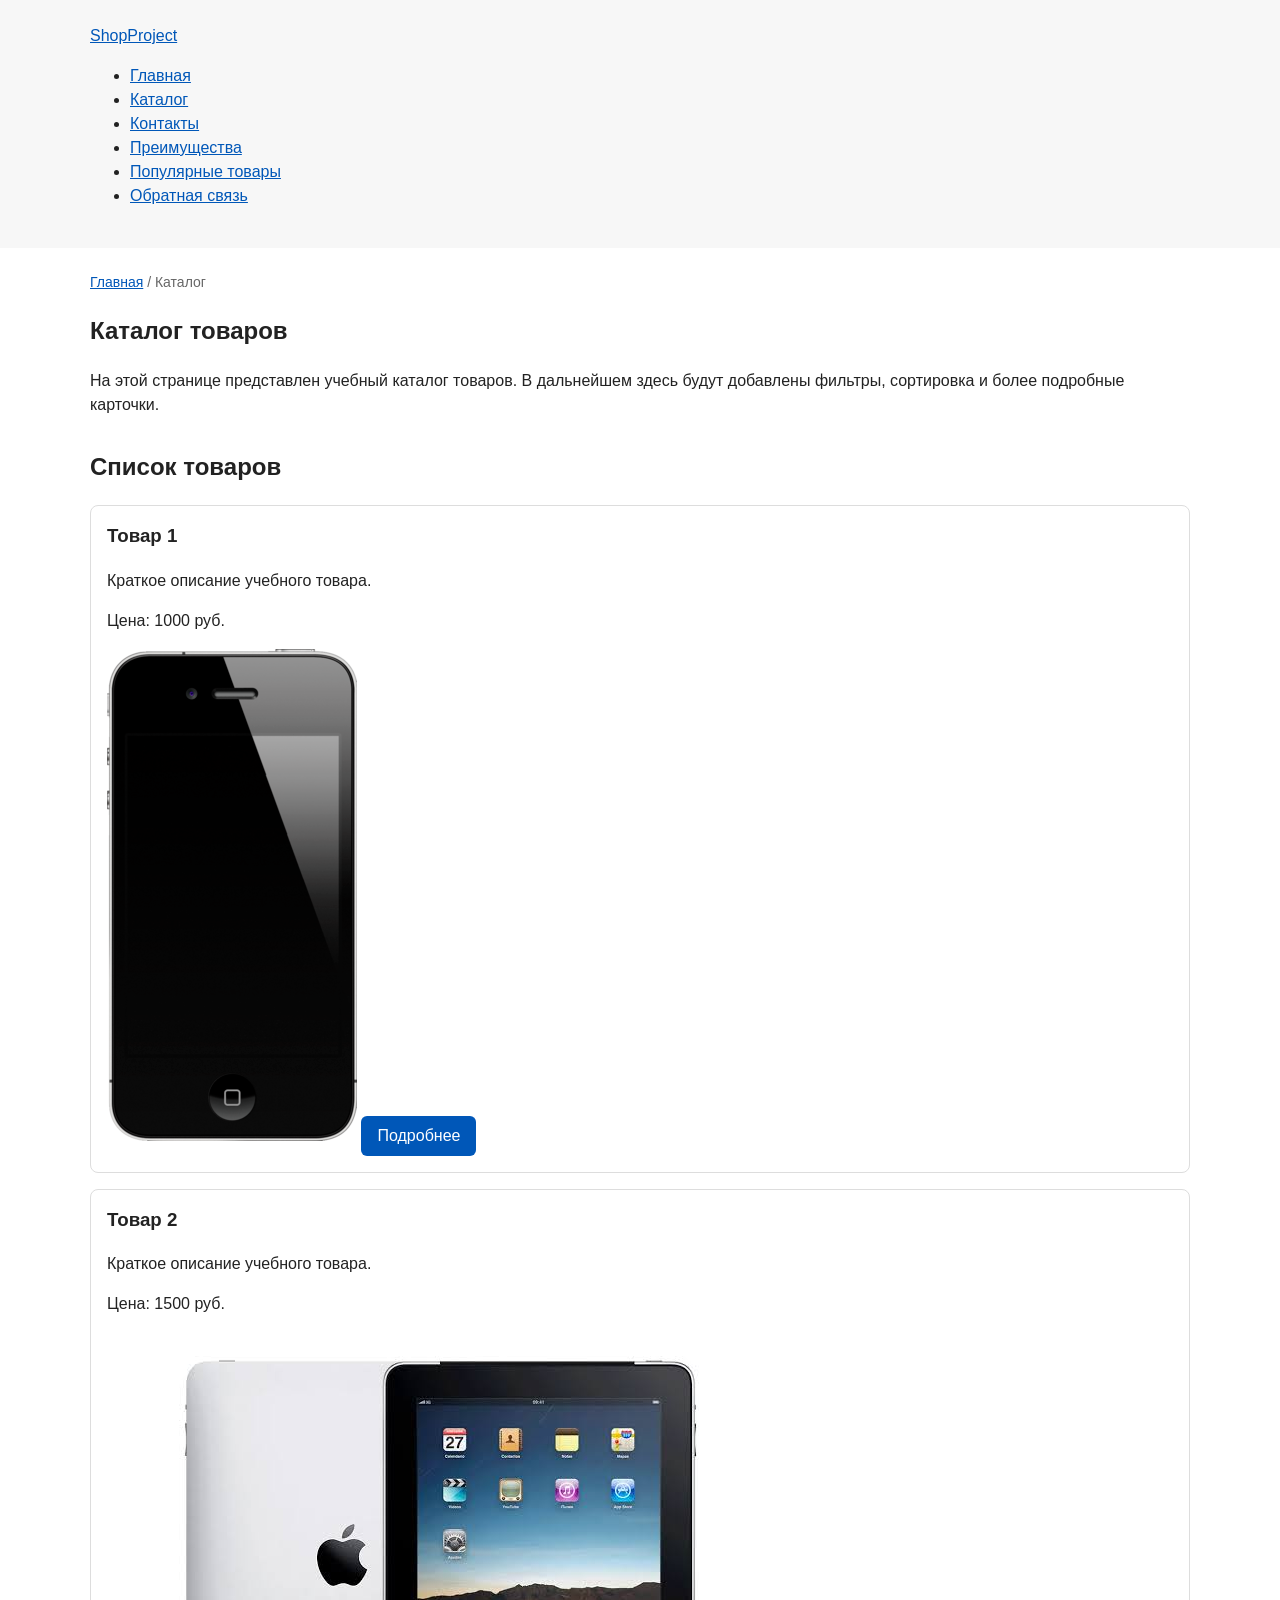
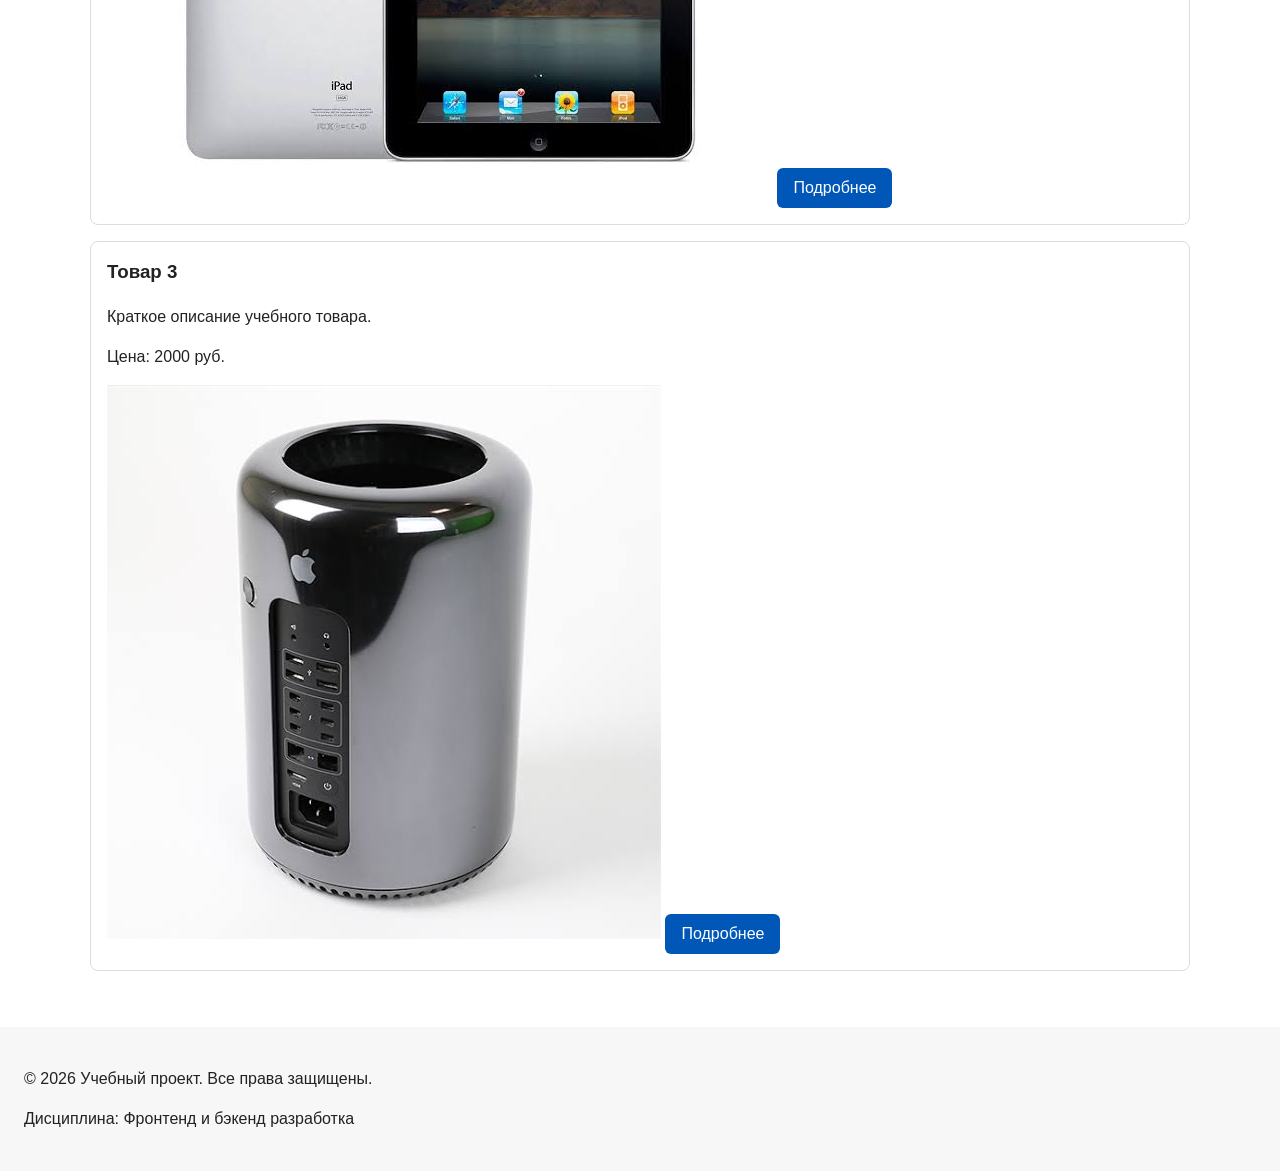
==== catalog.html @ 90397aab "feat: add multi-page structure navigation and anchors" ====
<!DOCTYPE html>
<html lang="ru">
<head>
  <meta charset="UTF-8">
  <meta name="viewport" content="width=device-width, initial-scale=1.0">
  <meta name="description" content="Каталог товаров учебного интернет-магазина.">
  <title>Каталог товаров — Учебный интернет-магазин</title>
  <link rel="stylesheet" href="css/style.css">
</head>
<body>
  <header>
    <div class="site-header">
      <a class="site-logo" href="index.html">ShopProject</a>

      <nav class="site-nav" aria-label="Основная навигация">
        <ul class="site-nav__list">
          <li><a href="index.html">Главная</a></li>
          <li><a href="catalog.html">Каталог</a></li>
          <li><a href="contacts.html">Контакты</a></li>
          <li><a href="index.html#advantages">Преимущества</a></li>
          <li><a href="index.html#popular">Популярные товары</a></li>
          <li><a href="index.html#contacts">Обратная связь</a></li>
        </ul>
      </nav>
    </div>
  </header>

  <main>
    <nav class="breadcrumbs" aria-label="Хлебные крошки">
      <a href="index.html">Главная</a>
      <span>Каталог</span>
    </nav>

    <section class="section">
      <h1>Каталог товаров</h1>
      <p>
        На этой странице представлен учебный каталог товаров.
        В дальнейшем здесь будут добавлены фильтры, сортировка и более
        подробные карточки.
      </p>
    </section>

    <section class="section">
      <h2>Список товаров</h2>

      <article class="product-card">
        <h3>Товар 1</h3>
        <p>Краткое описание учебного товара.</p>
        <p>Цена: 1000 руб.</p>
        <img src="images/IPhone_4_Mock_No_Shadow_PSD.png">
        <a class="button" href="index.html#popular">Подробнее</a>
      </article>

      <article class="product-card">
        <h3>Товар 2</h3>
        <p>Краткое описание учебного товара.</p>
        <p>Цена: 1500 руб.</p>
        <img src="images/images2.jpeg">
        <a class="button" href="index.html#popular">Подробнее</a>
      </article>

      <article class="product-card">
        <h3>Товар 3</h3>
        <p>Краткое описание учебного товара.</p>
        <p>Цена: 2000 руб.</p>
        <img src="images/images.jpeg">
        <a class="button" href="index.html#popular">Подробнее</a>
      </article>
    </section>
  </main>

  <footer>
    <p>&copy; 2026 Учебный проект. Все права защищены.</p>
    <p>Дисциплина: Фронтенд и бэкенд разработка</p>
  </footer>
</body>
</html>
---- css/style.css ----
/* ===============================
   1. Переменные проекта
   =============================== */
:root {
  /* Основные цвета проекта */
  --color-bg: #ffffff;
  --color-text: #222222;
  --color-muted: #666666;
  --color-primary: #0057b8;
  --color-primary-dark: #003f86;
  --color-border: #dddddd;
  --color-surface: #f7f7f7;
  --color-surface-accent: #eef5ff;
  --color-danger: #b00020;
  --color-success: #168a2f;
  --color-success-bg: #eefaf0;
  --color-white: #ffffff;

  /* Отступы */
  --space-xs: 4px;
  --space-sm: 8px;
  --space-md: 16px;
  --space-lg: 24px;
  --space-xl: 32px;

  /* Скругления */
  --radius-sm: 6px;
  --radius-md: 8px;
  --radius-lg: 12px;

  /* Размеры */
  --container-width: 1100px;
}

/* ===============================
   2. Базовые стили
   =============================== */
* {
  box-sizing: border-box;
}

body {
  margin: 0;
  font-family: Arial, sans-serif;
  line-height: 1.5;
  color: var(--color-text);
  background-color: var(--color-bg);
}
header,
main,
footer {
  padding: var(--space-lg);
}

header {
  background-color: var(--color-surface);
}

footer {
  background-color: var(--color-surface);
}

.site-header {
  max-width: var(--container-width); 
  margin: 0 auto;
}

/* ===============================
   3. Общие элементы интерфейса
   =============================== */
a {
  color: var(--color-primary);
}

a:hover {
  color: var(--color-primary-dark);
}

a:focus-visible {
  outline: 2px solid var(--color-primary);
  outline-offset: 3px;
}
.button {
  display: inline-block;
  padding: var(--space-sm) var(--space-md);
  color: var(--color-white);
  background-color: var(--color-primary);
  text-decoration: none;
  border: none;
  border-radius: var(--radius-sm);
  cursor: pointer;
}

.button:hover {
  background-color: var(--color-primary-dark);
}

.button:focus-visible {
  outline: 2px solid var(--color-primary);
  outline-offset: 3px;
}

.button:disabled {
  opacity: 0.6;
  cursor: not-allowed;
}

/* ===============================
   4. Компоненты страницы
   =============================== */
.hero {
  max-width: var(--container-width);
  margin: 0 auto var(--space-xl);
  padding: var(--space-xl) var(--space-lg);
  background-color: var(--color-surface-accent);
  border-radius: var(--radius-lg);
}

.section {
  max-width: var(--container-width);
  margin: 0 auto var(--space-xl);
}

.section h2 {
  margin-top: 0;
}
.product-card {
  margin-bottom: var(--space-md);
  padding: var(--space-md);
  border: 1px solid var(--color-border);
  border-radius: var(--radius-md);
  background-color: var(--color-bg);
}

.product-card:hover {
  border-color: var(--color-primary);
}

.product-card h3 {
  margin-top: 0;
}
.aside-info {
  max-width: var(--container-width);
  margin: 0 auto var(--space-xl);
  padding: var(--space-md);
  border-left: 4px solid var(--color-primary);
  background-color: var(--color-surface);
}

/* ===============================
   5. Форма и модальное окно
   =============================== */
.order-dialog {
  width: min(100% - 32px, 560px);
  padding: var(--space-lg);
  border: none;
  border-radius: var(--radius-lg);
}

.order-dialog::backdrop {
  background-color: rgba(0, 0, 0, 0.5);
}

.form-field {
  margin-bottom: var(--space-md);
}

.form-field label {
  display: block;
  margin-bottom: var(--space-xs);
}

.form-field input,
.form-field select,
.form-field textarea {
  width: 100%;
  padding: 10px 12px;
  border: 1px solid var(--color-border);
  border-radius: var(--radius-sm);
  font: inherit;
}

.form-field input[type="checkbox"] {
  width: auto;
}

.form-field small {
  display: block;
  margin-top: var(--space-xs);
  color: var(--color-muted);
}
.form-field input:hover,
.form-field select:hover,
.form-field textarea:hover {
  border-color: var(--color-primary);
}

.form-field input:focus-visible,
.form-field select:focus-visible,
.form-field textarea:focus-visible,
.form-actions button:focus-visible {
  outline: 2px solid var(--color-primary);
  outline-offset: 3px;
}

[aria-invalid="true"] {
  border-color: var(--color-danger);
}
.success-message {
  max-width: var(--container-width);
  margin: var(--space-lg) auto;
  padding: var(--space-md);
  border-left: 4px solid var(--color-success);
  background-color: var(--color-success-bg);
}
/* ===============================
   6. Горизонтальная сетка (Контрольная работа 1)
   =============================== */
/* .site-header {
  display: flex;
  align-items: center;
  justify-content: space-between;
  flex-wrap: wrap;
  gap: var(--space-md);
}

.site-logo {
  font-size: 24px;
  font-weight: bold;
  text-decoration: none;
}

.site-nav__list {
  display: flex;
  flex-wrap: wrap;
  gap: var(--space-lg);
  margin: 0;
  padding: 0;
  list-style: none;
}

.advantages-list {
  display: grid;
  grid-template-columns: repeat(auto-fit, minmax(220px, 1fr));
  gap: var(--space-md);
  margin: 0;
  padding: 0;
  list-style: none;
}

.advantages-list li {
  padding: var(--space-md);
  border: 1px solid var(--color-border);
  border-radius: var(--radius-md);
  background-color: var(--color-surface);
}

#popular {
  display: grid;
  grid-template-columns: repeat(auto-fit, minmax(260px, 1fr));
  gap: var(--space-lg);
}

#popular h2 {
  grid-column: 1 / -1; /
}

.product-card {
  display: flex;
  flex-direction: column;
  margin-bottom: 0; 
}

.product-card img {
  display: block;
  width: 100%;
  height: 200px;
  margin-bottom: var(--space-md);
  object-fit: cover;
  border-radius: var(--radius-sm);
}

.product-card__button {
  margin-top: auto;      
  align-self: flex-start;
}

footer {
  display: flex;
  flex-wrap: wrap;
  justify-content: space-between;
  gap: var(--space-sm) var(--space-lg);
}

footer p {
  margin: 0;
}
.form-actions {
  display: flex;
  justify-content: flex-end;
  gap: var(--space-sm);
}
header {
  position: sticky;
  top: 0;
} */
 .breadcrumbs {
  max-width: var(--container-width);
  margin: 0 auto var(--space-md);
  font-size: 14px;
  color: var(--color-muted);
}

.breadcrumbs a {
  color: var(--color-primary);
}

.breadcrumbs span::before {
  content: " / ";
  color: var(--color-muted);
}
html {
  scroll-behavior: smooth;
}
:target {
  outline: 2px dashed var(--color-primary);
  outline-offset: 4px;
}
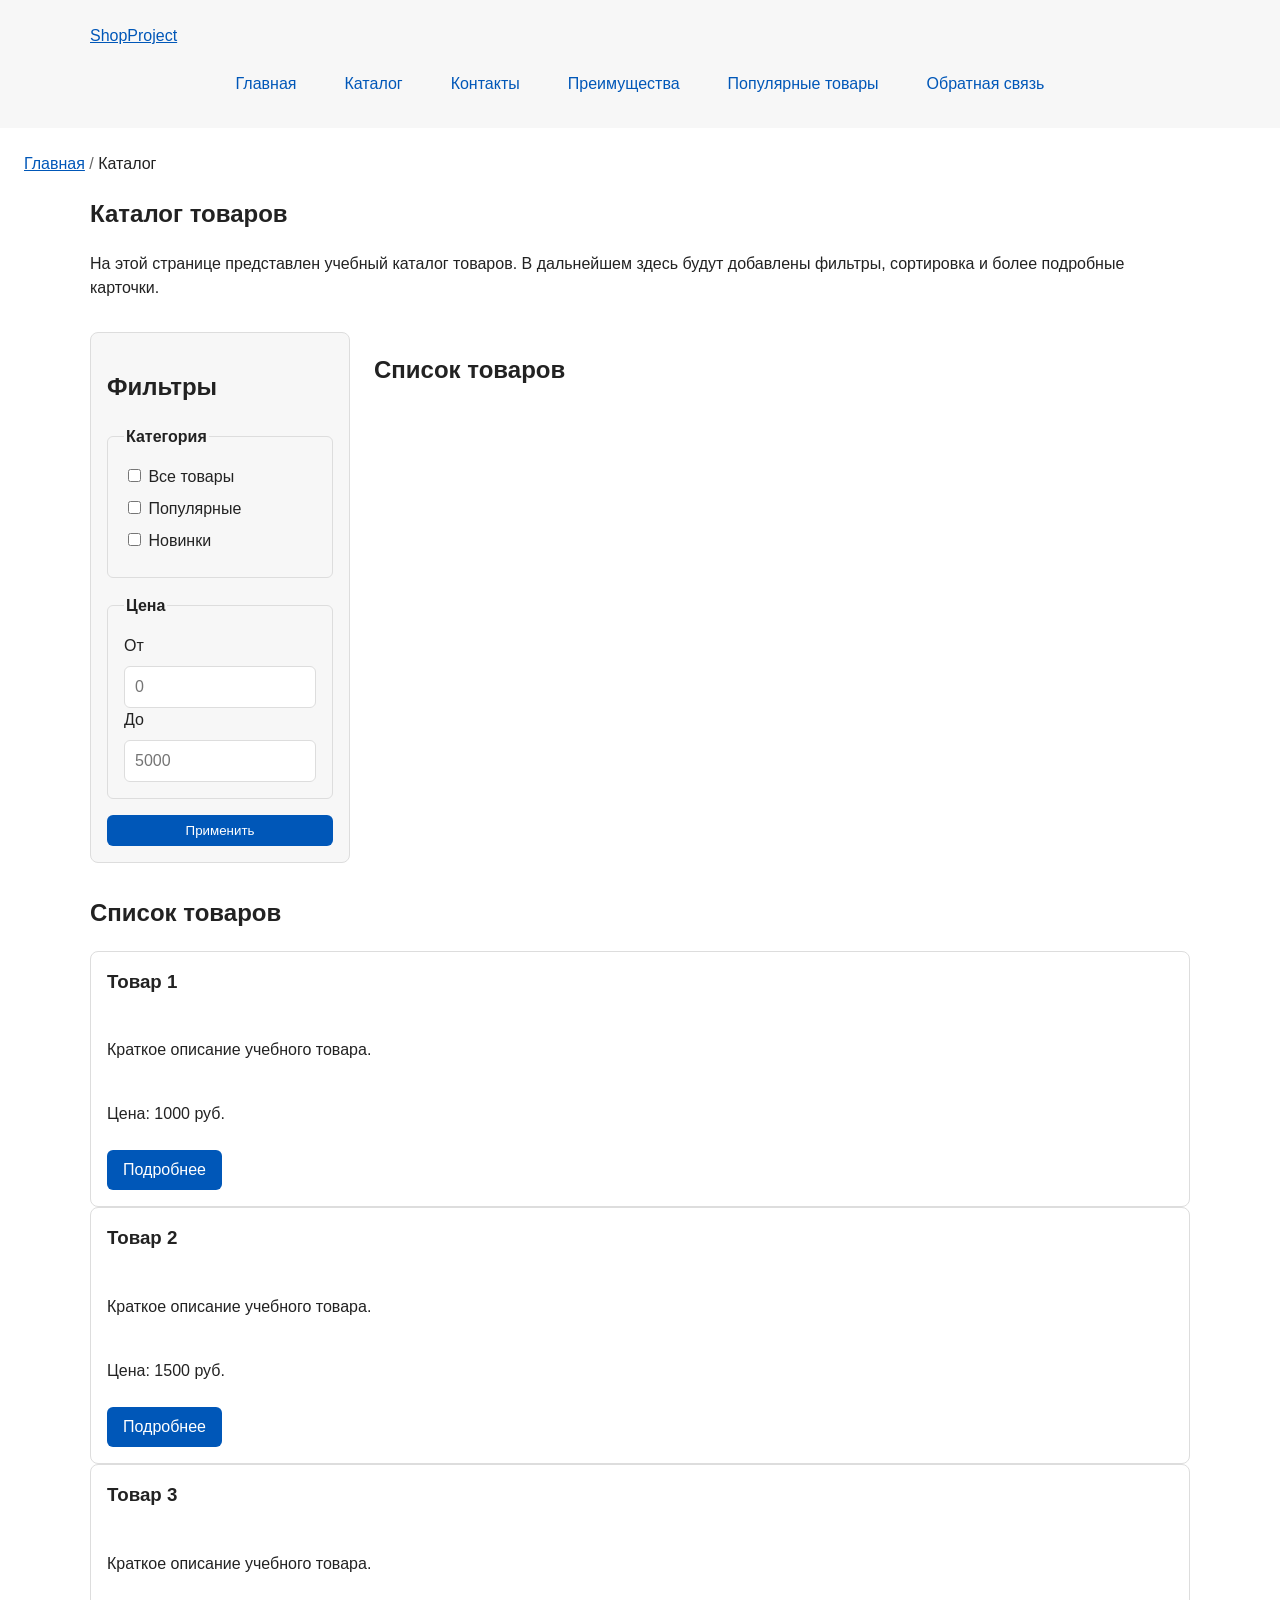
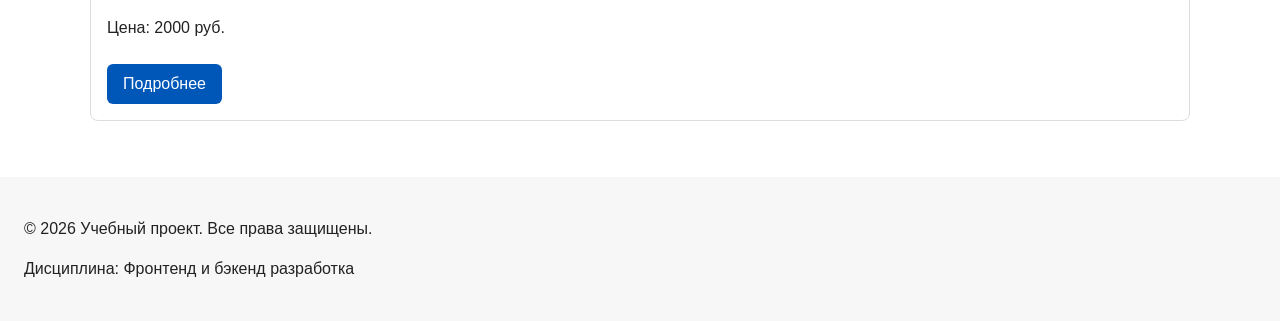
==== commit 831a0c03: "feat: add flex navigation and grid catalog layout" ====
--- a/catalog.html
+++ b/catalog.html
@@ -40,6 +40,54 @@
       </p>
     </section>
 
+   <section class="catalog-layout">
+      <aside class="catalog-filters">
+         <h2>Фильтры</h2>
+
+         <form class="filters-form" action="#" method="get">
+            <fieldset>
+            <legend>Категория</legend>
+
+            <label>
+               <input type="checkbox" name="category" value="all">
+               Все товары
+            </label>
+
+            <label>
+               <input type="checkbox" name="category" value="popular">
+               Популярные
+            </label>
+
+            <label>
+               <input type="checkbox" name="category" value="new">
+               Новинки
+            </label>
+            </fieldset>
+
+            <fieldset>
+            <legend>Цена</legend>
+
+            <label for="price-from">От</label>
+            <input id="price-from" name="price-from" type="number" min="0" placeholder="0">
+
+            <label for="price-to">До</label>
+            <input id="price-to" name="price-to" type="number" min="0" placeholder="5000">
+            </fieldset>
+
+            <button class="button" type="submit">Применить</button>
+         </form>
+      </aside>
+
+      <section class="catalog-products">
+         <h2>Список товаров</h2>
+
+         <div class="products-grid">
+            <!-- Карточки товаров -->
+         </div>
+      </section>
+   </section>
+
+
     <section class="section">
       <h2>Список товаров</h2>
 
@@ -47,7 +95,6 @@
         <h3>Товар 1</h3>
         <p>Краткое описание учебного товара.</p>
         <p>Цена: 1000 руб.</p>
-        <img src="images/IPhone_4_Mock_No_Shadow_PSD.png">
         <a class="button" href="index.html#popular">Подробнее</a>
       </article>
 
@@ -55,7 +102,6 @@
         <h3>Товар 2</h3>
         <p>Краткое описание учебного товара.</p>
         <p>Цена: 1500 руб.</p>
-        <img src="images/images2.jpeg">
         <a class="button" href="index.html#popular">Подробнее</a>
       </article>
 
@@ -63,7 +109,6 @@
         <h3>Товар 3</h3>
         <p>Краткое описание учебного товара.</p>
         <p>Цена: 2000 руб.</p>
-        <img src="images/images.jpeg">
         <a class="button" href="index.html#popular">Подробнее</a>
       </article>
     </section>
--- a/css/style.css
+++ b/css/style.css
@@ -213,116 +213,113 @@
   border-left: 4px solid var(--color-success);
   background-color: var(--color-success-bg);
 }
-/* ===============================
-   6. Горизонтальная сетка (Контрольная работа 1)
-   =============================== */
-/* .site-header {
-  display: flex;
-  align-items: center;
-  justify-content: space-between;
-  flex-wrap: wrap;
-  gap: var(--space-md);
-}
-
-.site-logo {
-  font-size: 24px;
-  font-weight: bold;
-  text-decoration: none;
+
+.breadcrumbs a {
+  color: var(--color-primary);
+}
+
+.breadcrumbs span::before {
+  content: " / ";
+  color: var(--color-muted);
+}
+html {
+  scroll-behavior: smooth;
+}
+:target {
+  outline: 2px dashed var(--color-primary);
+  outline-offset: 4px;
 }
 
 .site-nav__list {
   display: flex;
   flex-wrap: wrap;
+  justify-content: center;
+  align-items: center;
+  gap: var(--space-md);
+  padding: 0;
+  margin: var(--space-md) 0 0;
+  list-style: none;
+}
+
+.site-nav__list a {
+  display: inline-block;
+  padding: var(--space-sm) var(--space-md);
+  color: var(--color-primary);
+  text-decoration: none;
+  border-radius: var(--radius-sm);
+}
+
+.site-nav__list a:hover {
+  color: var(--color-white);
+  background-color: var(--color-primary);
+}
+
+.products-grid {
+  display: grid;
+  grid-template-columns: repeat(3, 1fr);
   gap: var(--space-lg);
-  margin: 0;
-  padding: 0;
-  list-style: none;
-}
-
-.advantages-list {
-  display: grid;
-  grid-template-columns: repeat(auto-fit, minmax(220px, 1fr));
-  gap: var(--space-md);
-  margin: 0;
-  padding: 0;
-  list-style: none;
-}
-
-.advantages-list li {
-  padding: var(--space-md);
-  border: 1px solid var(--color-border);
-  border-radius: var(--radius-md);
-  background-color: var(--color-surface);
-}
-
-#popular {
-  display: grid;
-  grid-template-columns: repeat(auto-fit, minmax(260px, 1fr));
-  gap: var(--space-lg);
-}
-
-#popular h2 {
-  grid-column: 1 / -1; /
 }
 
 .product-card {
   display: flex;
   flex-direction: column;
-  margin-bottom: 0; 
-}
-
-.product-card img {
+  gap: var(--space-sm);
+  margin-bottom: 0;
+  padding: var(--space-md);
+  border: 1px solid var(--color-border);
+  border-radius: var(--radius-md);
+  background-color: var(--color-bg);
+}
+
+.product-card .button {
+  margin-top: auto;
+  align-self: flex-start;
+}
+.catalog-layout {
+  max-width: var(--container-width);
+  margin: 0 auto var(--space-xl);
+  display: grid;
+  grid-template-columns: 260px 1fr;
+  grid-template-areas: "filters products";
+  gap: var(--space-lg);
+}
+
+.catalog-filters {
+  grid-area: filters;
+  padding: var(--space-md);
+  border: 1px solid var(--color-border);
+  border-radius: var(--radius-md);
+  background-color: var(--color-surface);
+}
+
+.catalog-products {
+  grid-area: products;
+}
+.filters-form {
+  display: grid;
+  gap: var(--space-md);
+}
+
+.filters-form fieldset {
+  margin: 0;
+  padding: var(--space-md);
+  border: 1px solid var(--color-border);
+  border-radius: var(--radius-sm);
+}
+
+.filters-form legend {
+  font-weight: 700;
+}
+
+.filters-form label {
   display: block;
+  margin-bottom: var(--space-sm);
+}
+
+.filters-form input[type="number"] {
   width: 100%;
-  height: 200px;
-  margin-bottom: var(--space-md);
-  object-fit: cover;
-  border-radius: var(--radius-sm);
-}
-
-.product-card__button {
-  margin-top: auto;      
-  align-self: flex-start;
-}
-
-footer {
-  display: flex;
-  flex-wrap: wrap;
-  justify-content: space-between;
-  gap: var(--space-sm) var(--space-lg);
-}
-
-footer p {
-  margin: 0;
-}
-.form-actions {
-  display: flex;
-  justify-content: flex-end;
-  gap: var(--space-sm);
-}
-header {
-  position: sticky;
-  top: 0;
-} */
- .breadcrumbs {
-  max-width: var(--container-width);
-  margin: 0 auto var(--space-md);
-  font-size: 14px;
-  color: var(--color-muted);
-}
-
-.breadcrumbs a {
-  color: var(--color-primary);
-}
-
-.breadcrumbs span::before {
-  content: " / ";
-  color: var(--color-muted);
-}
-html {
-  scroll-behavior: smooth;
-}
-:target {
-  outline: 2px dashed var(--color-primary);
-  outline-offset: 4px;
-}+  padding: 8px 10px;
+  border: 1px solid var(--color-border);
+  border-radius: var(--radius-sm);
+  font: inherit;
+}
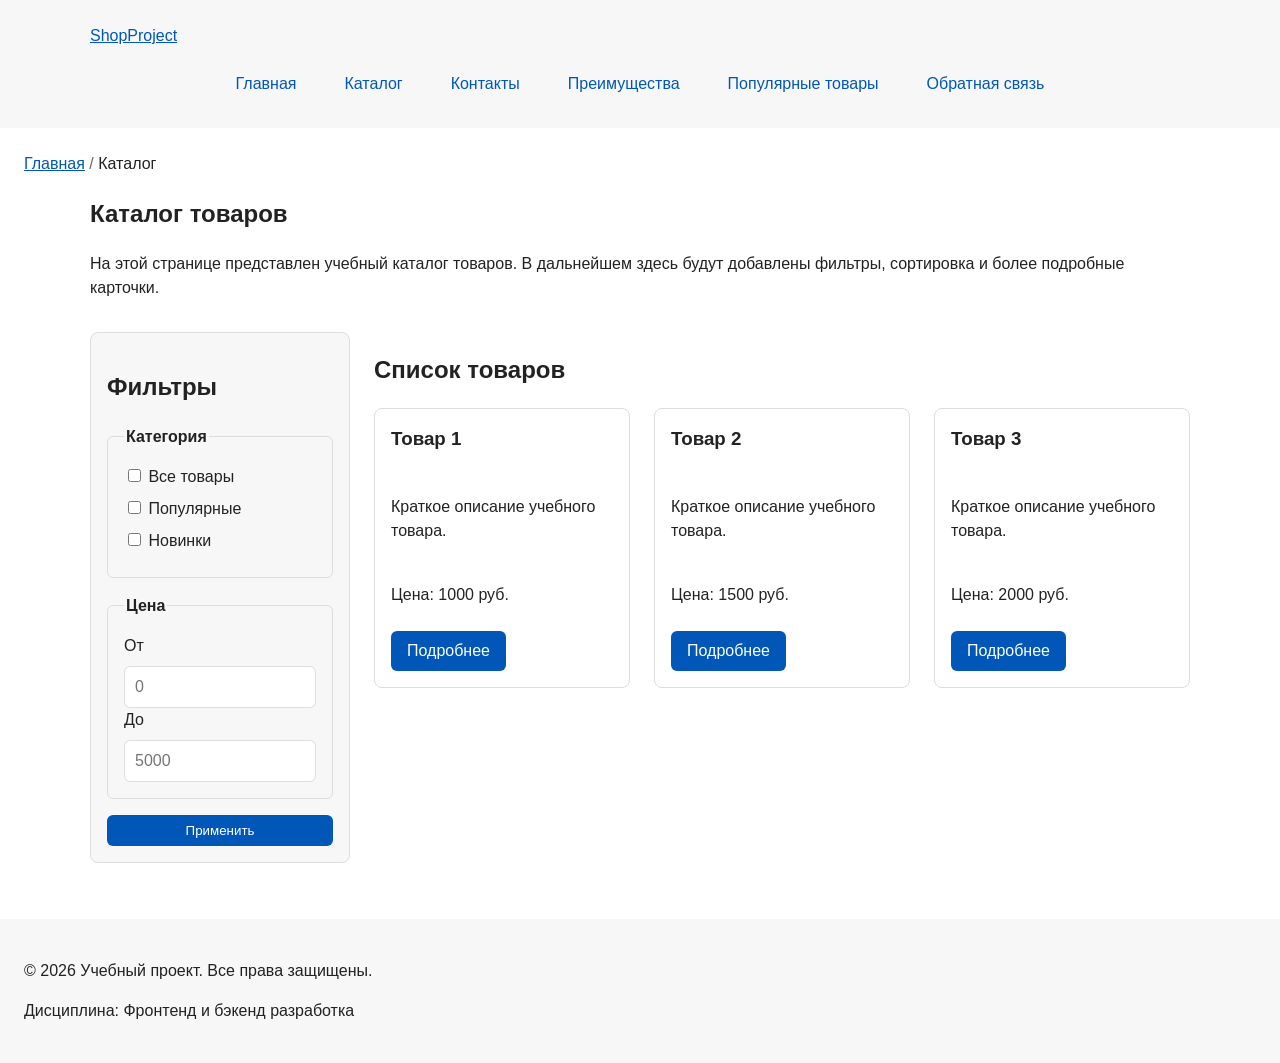
==== commit 6f4932c1: "Updated practice 5-6" ====
--- a/catalog.html
+++ b/catalog.html
@@ -40,31 +40,31 @@
       </p>
     </section>
 
-   <section class="catalog-layout">
+    <section class="catalog-layout">
       <aside class="catalog-filters">
-         <h2>Фильтры</h2>
+        <h2>Фильтры</h2>
 
-         <form class="filters-form" action="#" method="get">
-            <fieldset>
+        <form class="filters-form" action="#" method="get">
+          <fieldset>
             <legend>Категория</legend>
 
             <label>
-               <input type="checkbox" name="category" value="all">
-               Все товары
+              <input type="checkbox" name="category" value="all">
+              Все товары
             </label>
 
             <label>
-               <input type="checkbox" name="category" value="popular">
-               Популярные
+              <input type="checkbox" name="category" value="popular">
+              Популярные
             </label>
 
             <label>
-               <input type="checkbox" name="category" value="new">
-               Новинки
+              <input type="checkbox" name="category" value="new">
+              Новинки
             </label>
-            </fieldset>
+          </fieldset>
 
-            <fieldset>
+          <fieldset>
             <legend>Цена</legend>
 
             <label for="price-from">От</label>
@@ -72,45 +72,38 @@
 
             <label for="price-to">До</label>
             <input id="price-to" name="price-to" type="number" min="0" placeholder="5000">
-            </fieldset>
+          </fieldset>
 
-            <button class="button" type="submit">Применить</button>
-         </form>
+          <button class="button" type="submit">Применить</button>
+        </form>
       </aside>
 
       <section class="catalog-products">
-         <h2>Список товаров</h2>
+        <h2>Список товаров</h2>
 
-         <div class="products-grid">
-            <!-- Карточки товаров -->
-         </div>
+        <div class="products-grid">
+          <article class="product-card">
+            <h3>Товар 1</h3>
+            <p>Краткое описание учебного товара.</p>
+            <p>Цена: 1000 руб.</p>
+            <a class="button product-card__button" href="index.html#popular">Подробнее</a>
+          </article>
+
+          <article class="product-card">
+            <h3>Товар 2</h3>
+            <p>Краткое описание учебного товара.</p>
+            <p>Цена: 1500 руб.</p>
+            <a class="button product-card__button" href="index.html#popular">Подробнее</a>
+          </article>
+
+          <article class="product-card">
+            <h3>Товар 3</h3>
+            <p>Краткое описание учебного товара.</p>
+            <p>Цена: 2000 руб.</p>
+            <a class="button product-card__button" href="index.html#popular">Подробнее</a>
+          </article>
+        </div>
       </section>
-   </section>
-
-
-    <section class="section">
-      <h2>Список товаров</h2>
-
-      <article class="product-card">
-        <h3>Товар 1</h3>
-        <p>Краткое описание учебного товара.</p>
-        <p>Цена: 1000 руб.</p>
-        <a class="button" href="index.html#popular">Подробнее</a>
-      </article>
-
-      <article class="product-card">
-        <h3>Товар 2</h3>
-        <p>Краткое описание учебного товара.</p>
-        <p>Цена: 1500 руб.</p>
-        <a class="button" href="index.html#popular">Подробнее</a>
-      </article>
-
-      <article class="product-card">
-        <h3>Товар 3</h3>
-        <p>Краткое описание учебного товара.</p>
-        <p>Цена: 2000 руб.</p>
-        <a class="button" href="index.html#popular">Подробнее</a>
-      </article>
     </section>
   </main>
 
@@ -119,4 +112,4 @@
     <p>Дисциплина: Фронтенд и бэкенд разработка</p>
   </footer>
 </body>
-</html>
+</html>
--- a/css/style.css
+++ b/css/style.css
@@ -323,3 +323,19 @@
   border-radius: var(--radius-sm);
   font: inherit;
 }
+html {
+  scroll-behavior: smooth;
+}
+.btn-top {
+  position: fixed;
+  bottom: 20px;
+  right: 20px;
+  width: 40px;
+  height: 40px;
+  background-color: #333;
+  color: #fff;
+  display: flex;
+  align-items: center;
+  justify-content: center;
+
+}
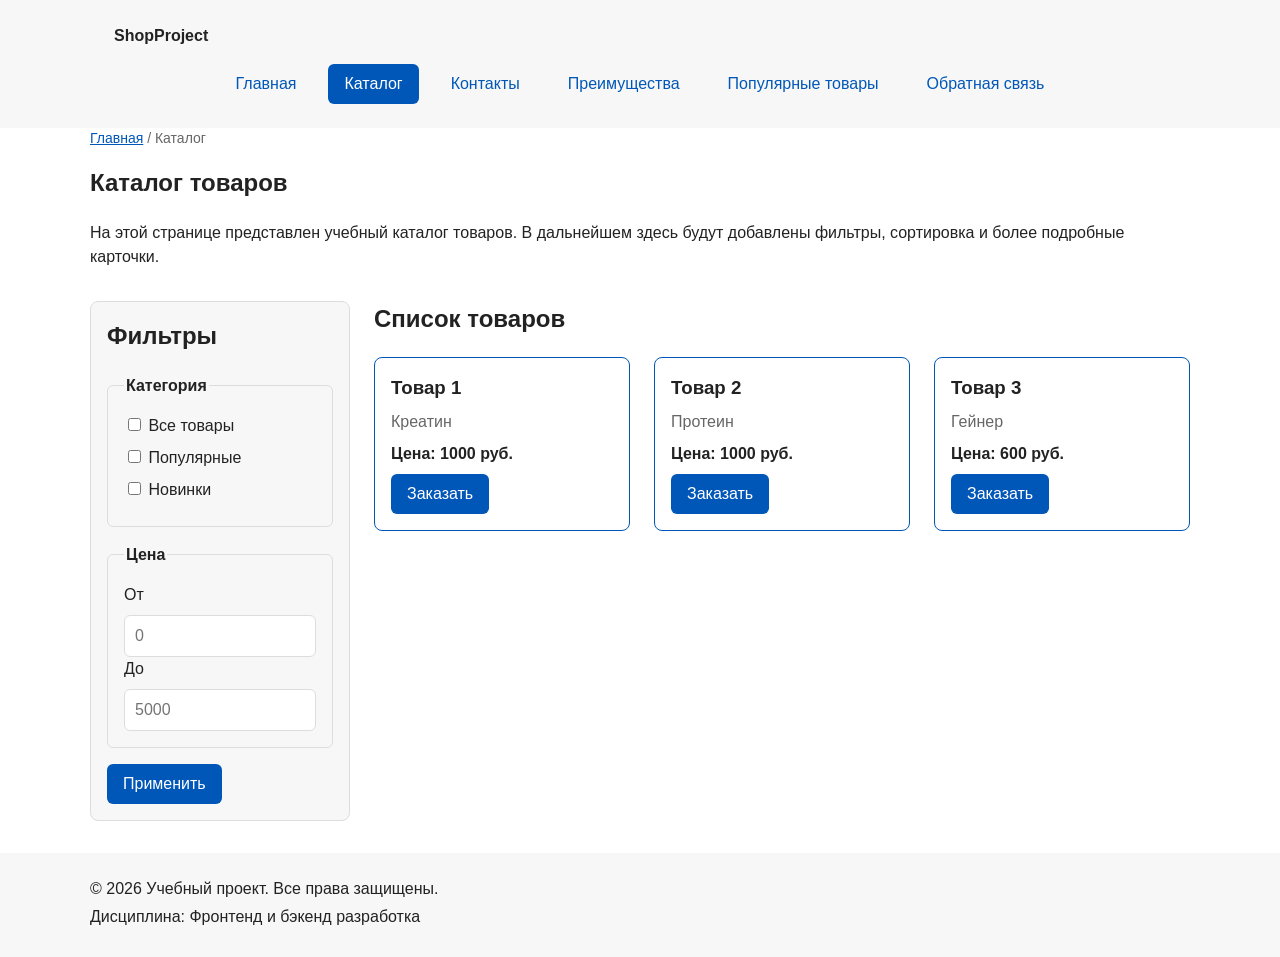
==== commit 377ba190: "refactor: apply BEM naming to CSS classes" ====
--- a/catalog.html
+++ b/catalog.html
@@ -8,18 +8,30 @@
   <link rel="stylesheet" href="css/style.css">
 </head>
 <body>
-  <header>
-    <div class="site-header">
-      <a class="site-logo" href="index.html">ShopProject</a>
+  <header class="site-header">
+    <div class="site-header__inner">
+      <a class="site-header__logo" href="index.html">ShopProject</a>
 
       <nav class="site-nav" aria-label="Основная навигация">
         <ul class="site-nav__list">
-          <li><a href="index.html">Главная</a></li>
-          <li><a href="catalog.html">Каталог</a></li>
-          <li><a href="contacts.html">Контакты</a></li>
-          <li><a href="index.html#advantages">Преимущества</a></li>
-          <li><a href="index.html#popular">Популярные товары</a></li>
-          <li><a href="index.html#contacts">Обратная связь</a></li>
+          <li class="site-nav__item">
+            <a class="site-nav__link" href="index.html">Главная</a>
+          </li>
+          <li class="site-nav__item">
+            <a class="site-nav__link site-nav__link--active" href="catalog.html">Каталог</a>
+          </li>
+          <li class="site-nav__item">
+            <a class="site-nav__link" href="contacts.html">Контакты</a>
+          </li>
+          <li class="site-nav__item">
+            <a class="site-nav__link" href="index.html#advantages">Преимущества</a>
+          </li>
+          <li class="site-nav__item">
+            <a class="site-nav__link" href="index.html#popular">Популярные товары</a>
+          </li>
+          <li class="site-nav__item">
+            <a class="site-nav__link" href="index.html#contacts">Обратная связь</a>
+          </li>
         </ul>
       </nav>
     </div>
@@ -27,13 +39,13 @@
 
   <main>
     <nav class="breadcrumbs" aria-label="Хлебные крошки">
-      <a href="index.html">Главная</a>
-      <span>Каталог</span>
+      <a class="breadcrumbs__link" href="index.html">Главная</a>
+      <span class="breadcrumbs__current">Каталог</span>
     </nav>
 
     <section class="section">
-      <h1>Каталог товаров</h1>
-      <p>
+      <h1 class="section__title">Каталог товаров</h1>
+      <p class="section__text">
         На этой странице представлен учебный каталог товаров.
         В дальнейшем здесь будут добавлены фильтры, сортировка и более
         подробные карточки.
@@ -42,74 +54,108 @@
 
     <section class="catalog-layout">
       <aside class="catalog-filters">
-        <h2>Фильтры</h2>
+        <h2 class="catalog-filters__title">Фильтры</h2>
 
         <form class="filters-form" action="#" method="get">
-          <fieldset>
-            <legend>Категория</legend>
+          <fieldset class="filters-form__group">
+            <legend class="filters-form__legend">Категория</legend>
 
-            <label>
-              <input type="checkbox" name="category" value="all">
+            <label class="filters-form__label">
+              <input class="filters-form__checkbox" type="checkbox" name="category" value="all">
               Все товары
             </label>
 
-            <label>
-              <input type="checkbox" name="category" value="popular">
+            <label class="filters-form__label">
+              <input class="filters-form__checkbox" type="checkbox" name="category" value="popular">
               Популярные
             </label>
 
-            <label>
-              <input type="checkbox" name="category" value="new">
+            <label class="filters-form__label">
+              <input class="filters-form__checkbox" type="checkbox" name="category" value="new">
               Новинки
             </label>
           </fieldset>
 
-          <fieldset>
-            <legend>Цена</legend>
+          <fieldset class="filters-form__group">
+            <legend class="filters-form__legend">Цена</legend>
 
-            <label for="price-from">От</label>
-            <input id="price-from" name="price-from" type="number" min="0" placeholder="0">
+            <label class="filters-form__label" for="price-from">От</label>
+            <input
+              class="filters-form__input"
+              id="price-from"
+              name="price-from"
+              type="number"
+              min="0"
+              placeholder="0"
+            >
 
-            <label for="price-to">До</label>
-            <input id="price-to" name="price-to" type="number" min="0" placeholder="5000">
+            <label class="filters-form__label" for="price-to">До</label>
+            <input
+              class="filters-form__input"
+              id="price-to"
+              name="price-to"
+              type="number"
+              min="0"
+              placeholder="5000"
+            >
           </fieldset>
 
-          <button class="button" type="submit">Применить</button>
+          <button class="button button--primary filters-form__button" type="submit">
+            Применить
+          </button>
         </form>
       </aside>
 
       <section class="catalog-products">
-        <h2>Список товаров</h2>
+        <h2 class="catalog-products__title">Список товаров</h2>
 
         <div class="products-grid">
-          <article class="product-card">
-            <h3>Товар 1</h3>
-            <p>Краткое описание учебного товара.</p>
-            <p>Цена: 1000 руб.</p>
-            <a class="button product-card__button" href="index.html#popular">Подробнее</a>
+          <article class="product-card product-card--featured">
+            <h3 class="product-card__title">Товар 1</h3>
+            <p class="product-card__description">Креатин</p>
+            <p class="product-card__price">Цена: 1000 руб.</p>
+            <button
+              class="button button--primary product-card__button"
+              type="button"
+              data-product="Товар 1"
+            >
+              Заказать
+            </button>
           </article>
 
-          <article class="product-card">
-            <h3>Товар 2</h3>
-            <p>Краткое описание учебного товара.</p>
-            <p>Цена: 1500 руб.</p>
-            <a class="button product-card__button" href="index.html#popular">Подробнее</a>
+          <article class="product-card product-card--featured">
+            <h3 class="product-card__title">Товар 2</h3>
+            <p class="product-card__description">Протеин</p>
+            <p class="product-card__price">Цена: 1000 руб.</p>
+            <button
+              class="button button--primary product-card__button"
+              type="button"
+              data-product="Товар 2"
+            >
+              Заказать
+            </button>
           </article>
 
-          <article class="product-card">
-            <h3>Товар 3</h3>
-            <p>Краткое описание учебного товара.</p>
-            <p>Цена: 2000 руб.</p>
-            <a class="button product-card__button" href="index.html#popular">Подробнее</a>
+          <article class="product-card product-card--featured">
+            <h3 class="product-card__title">Товар 3</h3>
+            <p class="product-card__description">Гейнер</p>
+            <p class="product-card__price">Цена: 600 руб.</p>
+            <button
+              class="button button--primary product-card__button"
+              type="button"
+              data-product="Товар 3"
+            >
+              Заказать
+            </button>
           </article>
         </div>
       </section>
     </section>
   </main>
 
-  <footer>
-    <p>&copy; 2026 Учебный проект. Все права защищены.</p>
-    <p>Дисциплина: Фронтенд и бэкенд разработка</p>
+  <footer class="site-footer">
+    <p class="site-footer__text">&copy; 2026 Учебный проект. Все права защищены.</p>
+    <p class="site-footer__text">Дисциплина: Фронтенд и бэкенд разработка</p>
   </footer>
 </body>
-</html>+</html>
--- a/css/style.css
+++ b/css/style.css
@@ -39,6 +39,10 @@
   box-sizing: border-box;
 }
 
+html {
+  scroll-behavior: smooth;
+}
+
 body {
   margin: 0;
   font-family: Arial, sans-serif;
@@ -46,23 +50,10 @@
   color: var(--color-text);
   background-color: var(--color-bg);
 }
-header,
-main,
-footer {
-  padding: var(--space-lg);
-}
-
-header {
-  background-color: var(--color-surface);
-}
-
-footer {
-  background-color: var(--color-surface);
-}
-
-.site-header {
-  max-width: var(--container-width); 
-  margin: 0 auto;
+
+:target {
+  outline: 2px dashed var(--color-primary);
+  outline-offset: 4px;
 }
 
 /* ===============================
@@ -80,19 +71,38 @@
   outline: 2px solid var(--color-primary);
   outline-offset: 3px;
 }
+
+/* ===============================
+   4. Блок button
+   =============================== */
 .button {
   display: inline-block;
   padding: var(--space-sm) var(--space-md);
+  border: none;
+  border-radius: var(--radius-sm);
+  font: inherit;
+  text-decoration: none;
+  cursor: pointer;
+}
+
+.button--primary {
   color: var(--color-white);
   background-color: var(--color-primary);
-  text-decoration: none;
-  border: none;
-  border-radius: var(--radius-sm);
-  cursor: pointer;
-}
-
-.button:hover {
+}
+
+.button--primary:hover {
   background-color: var(--color-primary-dark);
+}
+
+.button--secondary {
+  color: var(--color-primary);
+  background-color: transparent;
+  border: 1px solid var(--color-primary);
+}
+
+.button--secondary:hover {
+  color: var(--color-white);
+  background-color: var(--color-primary);
 }
 
 .button:focus-visible {
@@ -100,136 +110,34 @@
   outline-offset: 3px;
 }
 
-.button:disabled {
+.button:disabled,
+.button--disabled {
   opacity: 0.6;
   cursor: not-allowed;
 }
 
 /* ===============================
-   4. Компоненты страницы
-   =============================== */
-.hero {
-  max-width: var(--container-width);
-  margin: 0 auto var(--space-xl);
-  padding: var(--space-xl) var(--space-lg);
-  background-color: var(--color-surface-accent);
-  border-radius: var(--radius-lg);
-}
-
-.section {
-  max-width: var(--container-width);
-  margin: 0 auto var(--space-xl);
-}
-
-.section h2 {
-  margin-top: 0;
-}
-.product-card {
-  margin-bottom: var(--space-md);
-  padding: var(--space-md);
-  border: 1px solid var(--color-border);
-  border-radius: var(--radius-md);
-  background-color: var(--color-bg);
-}
-
-.product-card:hover {
-  border-color: var(--color-primary);
-}
-
-.product-card h3 {
-  margin-top: 0;
-}
-.aside-info {
-  max-width: var(--container-width);
-  margin: 0 auto var(--space-xl);
-  padding: var(--space-md);
-  border-left: 4px solid var(--color-primary);
+   5. Блок site-header
+   =============================== */
+.site-header {
   background-color: var(--color-surface);
 }
 
-/* ===============================
-   5. Форма и модальное окно
-   =============================== */
-.order-dialog {
-  width: min(100% - 32px, 560px);
+.site-header__inner {
+  max-width: var(--container-width);
+  margin: 0 auto;
   padding: var(--space-lg);
-  border: none;
-  border-radius: var(--radius-lg);
-}
-
-.order-dialog::backdrop {
-  background-color: rgba(0, 0, 0, 0.5);
-}
-
-.form-field {
-  margin-bottom: var(--space-md);
-}
-
-.form-field label {
-  display: block;
-  margin-bottom: var(--space-xs);
-}
-
-.form-field input,
-.form-field select,
-.form-field textarea {
-  width: 100%;
-  padding: 10px 12px;
-  border: 1px solid var(--color-border);
-  border-radius: var(--radius-sm);
-  font: inherit;
-}
-
-.form-field input[type="checkbox"] {
-  width: auto;
-}
-
-.form-field small {
-  display: block;
-  margin-top: var(--space-xs);
-  color: var(--color-muted);
-}
-.form-field input:hover,
-.form-field select:hover,
-.form-field textarea:hover {
-  border-color: var(--color-primary);
-}
-
-.form-field input:focus-visible,
-.form-field select:focus-visible,
-.form-field textarea:focus-visible,
-.form-actions button:focus-visible {
-  outline: 2px solid var(--color-primary);
-  outline-offset: 3px;
-}
-
-[aria-invalid="true"] {
-  border-color: var(--color-danger);
-}
-.success-message {
-  max-width: var(--container-width);
-  margin: var(--space-lg) auto;
-  padding: var(--space-md);
-  border-left: 4px solid var(--color-success);
-  background-color: var(--color-success-bg);
-}
-
-.breadcrumbs a {
-  color: var(--color-primary);
-}
-
-.breadcrumbs span::before {
-  content: " / ";
-  color: var(--color-muted);
-}
-html {
-  scroll-behavior: smooth;
-}
-:target {
-  outline: 2px dashed var(--color-primary);
-  outline-offset: 4px;
-}
-
+}
+
+.site-header__logo {
+  font-weight: 700;
+  color: var(--color-text);
+  text-decoration: none;
+}
+
+/* ===============================
+   6. Блок site-nav
+   =============================== */
 .site-nav__list {
   display: flex;
   flex-wrap: wrap;
@@ -241,7 +149,11 @@
   list-style: none;
 }
 
-.site-nav__list a {
+.site-nav__item {
+  /* Оставлено для возможных будущих стилей */
+}
+
+.site-nav__link {
   display: inline-block;
   padding: var(--space-sm) var(--space-md);
   color: var(--color-primary);
@@ -249,32 +161,177 @@
   border-radius: var(--radius-sm);
 }
 
-.site-nav__list a:hover {
+.site-nav__link:hover {
   color: var(--color-white);
   background-color: var(--color-primary);
 }
 
+.site-nav__link:focus-visible {
+  outline: 2px solid var(--color-primary);
+  outline-offset: 3px;
+}
+
+.site-nav__link--active {
+  color: var(--color-white);
+  background-color: var(--color-primary);
+}
+
+/* ===============================
+   7. Блок breadcrumbs
+   =============================== */
+.breadcrumbs {
+  max-width: var(--container-width);
+  margin: 0 auto var(--space-md);
+  font-size: 14px;
+  color: var(--color-muted);
+}
+
+.breadcrumbs__link {
+  color: var(--color-primary);
+}
+
+.breadcrumbs__current::before {
+  content: " / ";
+  color: var(--color-muted);
+}
+
+/* ===============================
+   8. Блок hero
+   =============================== */
+.hero {
+  max-width: var(--container-width);
+  margin: 0 auto var(--space-xl);
+  padding: var(--space-xl) var(--space-lg);
+  background-color: var(--color-surface-accent);
+  border-radius: var(--radius-lg);
+}
+
+.hero__title {
+  margin-top: 0;
+}
+
+.hero__text {
+  margin-bottom: var(--space-lg);
+}
+
+/* ===============================
+   9. Блок section
+   =============================== */
+.section {
+  max-width: var(--container-width);
+  margin: 0 auto var(--space-xl);
+}
+
+.section__title {
+  margin-top: 0;
+}
+
+.section__text {
+  margin-bottom: var(--space-md);
+}
+
+/* ===============================
+   10. Блок aside-info
+   =============================== */
+.aside-info {
+  max-width: var(--container-width);
+  margin: 0 auto var(--space-xl);
+  padding: var(--space-md);
+  border-left: 4px solid var(--color-primary);
+  background-color: var(--color-surface);
+}
+
+.aside-info__title {
+  margin-top: 0;
+}
+
+.aside-info__text {
+  margin-bottom: 0;
+}
+
+/* ===============================
+   11. Блок advantages-list
+   =============================== */
+.advantages-list {
+  padding-left: var(--space-lg);
+}
+
+.advantages-list__item {
+  margin-bottom: var(--space-xs);
+}
+
+/* ===============================
+   12. Блок contacts-list
+   =============================== */
+.contacts-list {
+  padding-left: var(--space-lg);
+}
+
+.contacts-list__item {
+  margin-bottom: var(--space-xs);
+}
+
+/* ===============================
+   13. Блок products-grid
+   =============================== */
 .products-grid {
   display: grid;
   grid-template-columns: repeat(3, 1fr);
   gap: var(--space-lg);
 }
 
+/* ===============================
+   14. Блок product-card
+   =============================== */
 .product-card {
   display: flex;
   flex-direction: column;
   gap: var(--space-sm);
-  margin-bottom: 0;
   padding: var(--space-md);
   border: 1px solid var(--color-border);
   border-radius: var(--radius-md);
   background-color: var(--color-bg);
 }
 
-.product-card .button {
+.product-card:hover {
+  border-color: var(--color-primary);
+}
+
+.product-card--featured {
+  border-color: var(--color-primary);
+}
+
+.product-card--discount {
+  border-color: var(--color-danger);
+}
+
+.product-card__title {
+  margin: 0;
+  color: var(--color-text);
+}
+
+.product-card__description {
+  margin: 0;
+  color: var(--color-muted);
+}
+
+.product-card__price {
+  margin: 0;
+  font-weight: 700;
+}
+
+.product-card--discount .product-card__price {
+  color: var(--color-danger);
+}
+
+.product-card__button {
   margin-top: auto;
   align-self: flex-start;
 }
+
+/* ===============================
+   15. Блок catalog-layout
+   =============================== */
 .catalog-layout {
   max-width: var(--container-width);
   margin: 0 auto var(--space-xl);
@@ -284,6 +341,9 @@
   gap: var(--space-lg);
 }
 
+/* ===============================
+   16. Блок catalog-filters
+   =============================== */
 .catalog-filters {
   grid-area: filters;
   padding: var(--space-md);
@@ -292,40 +352,168 @@
   background-color: var(--color-surface);
 }
 
+.catalog-filters__title {
+  margin-top: 0;
+}
+
+/* ===============================
+   17. Блок catalog-products
+   =============================== */
 .catalog-products {
   grid-area: products;
 }
+
+.catalog-products__title {
+  margin-top: 0;
+}
+
+/* ===============================
+   18. Блок filters-form
+   =============================== */
 .filters-form {
   display: grid;
   gap: var(--space-md);
 }
 
-.filters-form fieldset {
+.filters-form__group {
   margin: 0;
   padding: var(--space-md);
   border: 1px solid var(--color-border);
   border-radius: var(--radius-sm);
 }
 
-.filters-form legend {
+.filters-form__legend {
   font-weight: 700;
 }
 
-.filters-form label {
+.filters-form__label {
   display: block;
   margin-bottom: var(--space-sm);
 }
 
-.filters-form input[type="number"] {
+.filters-form__input {
   width: 100%;
   padding: 8px 10px;
   border: 1px solid var(--color-border);
   border-radius: var(--radius-sm);
   font: inherit;
 }
-html {
-  scroll-behavior: smooth;
-}
+
+.filters-form__button {
+  justify-self: start;
+}
+
+/* ===============================
+   19. Блок order-dialog
+   =============================== */
+.order-dialog {
+  width: min(100% - 32px, 560px);
+  padding: var(--space-lg);
+  border: none;
+  border-radius: var(--radius-lg);
+}
+
+.order-dialog::backdrop {
+  background-color: rgba(0, 0, 0, 0.5);
+}
+
+.order-dialog__title {
+  margin-top: 0;
+}
+
+/* ===============================
+   20. Блок order-form
+   =============================== */
+.order-form__field {
+  margin-bottom: var(--space-md);
+}
+
+.order-form__label {
+  display: block;
+  margin-bottom: var(--space-xs);
+}
+
+.order-form__label--checkbox {
+  display: flex;
+  align-items: center;
+  gap: var(--space-sm);
+  margin-bottom: 0;
+}
+
+.order-form__input,
+.order-form__select,
+.order-form__textarea {
+  width: 100%;
+  padding: 10px 12px;
+  border: 1px solid var(--color-border);
+  border-radius: var(--radius-sm);
+  font: inherit;
+}
+
+.order-form__checkbox {
+  width: auto;
+}
+
+.order-form__hint {
+  display: block;
+  margin-top: var(--space-xs);
+  color: var(--color-muted);
+}
+
+.order-form__input:hover,
+.order-form__select:hover,
+.order-form__textarea:hover {
+  border-color: var(--color-primary);
+}
+
+.order-form__input:focus-visible,
+.order-form__select:focus-visible,
+.order-form__textarea:focus-visible,
+.order-form__checkbox:focus-visible {
+  outline: 2px solid var(--color-primary);
+  outline-offset: 3px;
+}
+
+.order-form__actions {
+  display: flex;
+  gap: var(--space-md);
+  margin-top: var(--space-lg);
+}
+
+/* Состояние ошибки */
+.order-form__input[aria-invalid="true"],
+.order-form__select[aria-invalid="true"],
+.order-form__textarea[aria-invalid="true"] {
+  border-color: var(--color-danger);
+}
+
+/* ===============================
+   21. Блок success-message
+   =============================== */
+.success-message {
+  max-width: var(--container-width);
+  margin: var(--space-lg) auto;
+  padding: var(--space-md);
+  border-left: 4px solid var(--color-success);
+  background-color: var(--color-success-bg);
+}
+
+/* ===============================
+   22. Блок site-footer
+   =============================== */
+.site-footer {
+  padding: var(--space-lg);
+  background-color: var(--color-surface);
+}
+
+.site-footer__text {
+  max-width: var(--container-width);
+  margin: 0 auto var(--space-xs);
+}
+
+/* ===============================
+   23. Кнопка "Наверх"
+   =============================== */
 .btn-top {
   position: fixed;
   bottom: 20px;
@@ -337,5 +525,4 @@
   display: flex;
   align-items: center;
   justify-content: center;
-
-}
+}
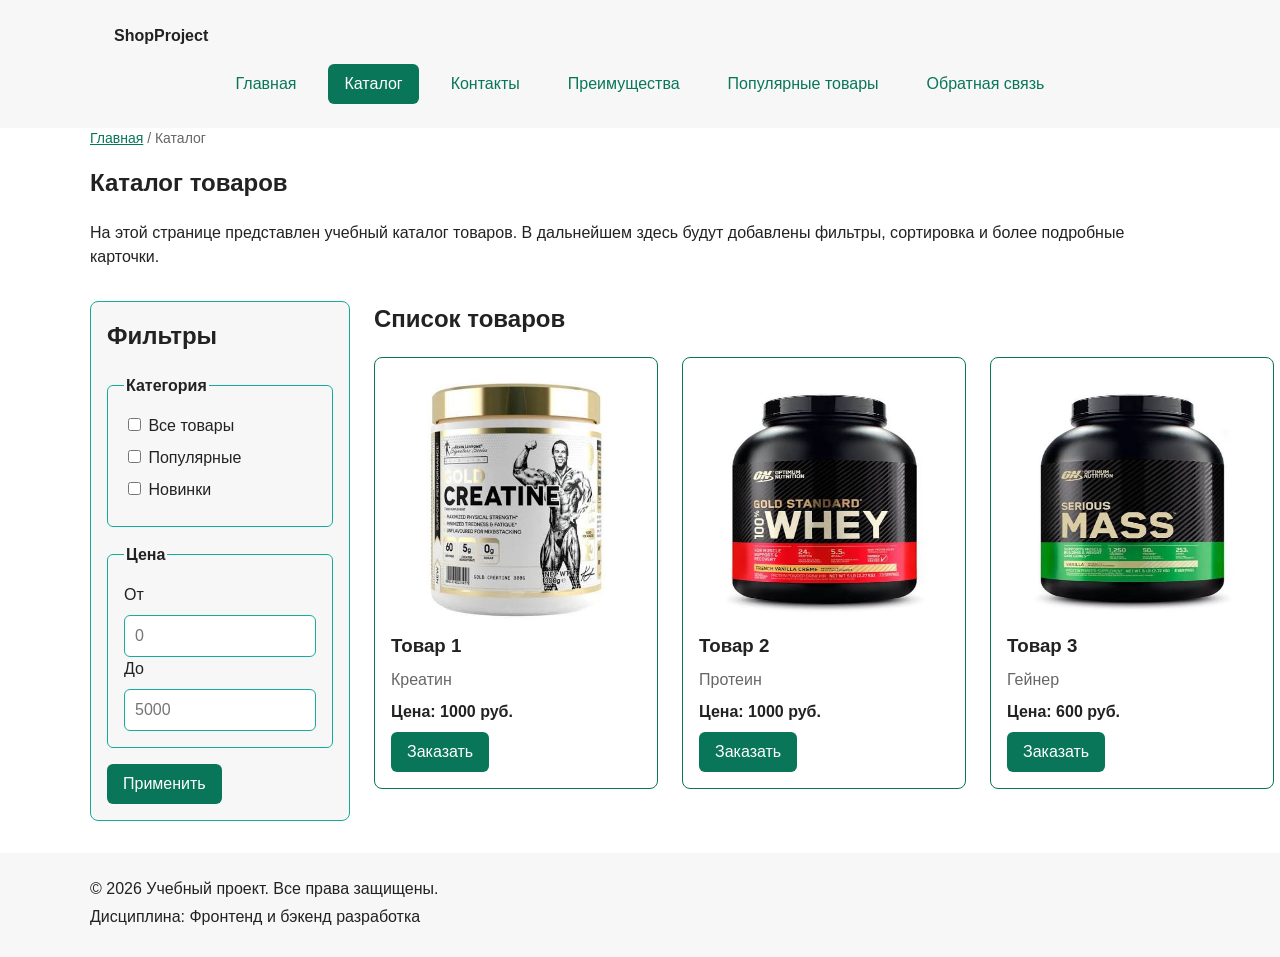
==== commit b86e5613: "4 additional functions have been implemented" ====
--- a/catalog.html
+++ b/catalog.html
@@ -1,161 +1,196 @@
-<!DOCTYPE html>
+<!doctype html>
 <html lang="ru">
-<head>
-  <meta charset="UTF-8">
-  <meta name="viewport" content="width=device-width, initial-scale=1.0">
-  <meta name="description" content="Каталог товаров учебного интернет-магазина.">
-  <title>Каталог товаров — Учебный интернет-магазин</title>
-  <link rel="stylesheet" href="css/style.css">
-</head>
-<body>
-  <header class="site-header">
-    <div class="site-header__inner">
-      <a class="site-header__logo" href="index.html">ShopProject</a>
+  <head>
+    <meta charset="UTF-8" />
+    <meta name="viewport" content="width=device-width, initial-scale=1.0" />
+    <meta
+      name="description"
+      content="Каталог товаров учебного интернет-магазина."
+    />
+    <title>Каталог товаров — Учебный интернет-магазин</title>
+    <link rel="stylesheet" href="css/style.css" />
+  </head>
+  <body>
+    <header class="site-header">
+      <div class="site-header__inner">
+        <a class="site-header__logo" href="index.html">ShopProject</a>
 
-      <nav class="site-nav" aria-label="Основная навигация">
-        <ul class="site-nav__list">
-          <li class="site-nav__item">
-            <a class="site-nav__link" href="index.html">Главная</a>
-          </li>
-          <li class="site-nav__item">
-            <a class="site-nav__link site-nav__link--active" href="catalog.html">Каталог</a>
-          </li>
-          <li class="site-nav__item">
-            <a class="site-nav__link" href="contacts.html">Контакты</a>
-          </li>
-          <li class="site-nav__item">
-            <a class="site-nav__link" href="index.html#advantages">Преимущества</a>
-          </li>
-          <li class="site-nav__item">
-            <a class="site-nav__link" href="index.html#popular">Популярные товары</a>
-          </li>
-          <li class="site-nav__item">
-            <a class="site-nav__link" href="index.html#contacts">Обратная связь</a>
-          </li>
-        </ul>
+        <nav class="site-nav" aria-label="Основная навигация">
+          <ul class="site-nav__list">
+            <li class="site-nav__item">
+              <a class="site-nav__link" href="index.html">Главная</a>
+            </li>
+            <li class="site-nav__item">
+              <a
+                class="site-nav__link site-nav__link--active"
+                href="catalog.html"
+                >Каталог</a
+              >
+            </li>
+            <li class="site-nav__item">
+              <a class="site-nav__link" href="contacts.html">Контакты</a>
+            </li>
+            <li class="site-nav__item">
+              <a class="site-nav__link" href="index.html#advantages"
+                >Преимущества</a
+              >
+            </li>
+            <li class="site-nav__item">
+              <a class="site-nav__link" href="index.html#popular"
+                >Популярные товары</a
+              >
+            </li>
+            <li class="site-nav__item">
+              <a class="site-nav__link" href="index.html#contacts"
+                >Обратная связь</a
+              >
+            </li>
+          </ul>
+        </nav>
+      </div>
+    </header>
+
+    <main>
+      <nav class="breadcrumbs" aria-label="Хлебные крошки">
+        <a class="breadcrumbs__link" href="index.html">Главная</a>
+        <span class="breadcrumbs__current">Каталог</span>
       </nav>
-    </div>
-  </header>
 
-  <main>
-    <nav class="breadcrumbs" aria-label="Хлебные крошки">
-      <a class="breadcrumbs__link" href="index.html">Главная</a>
-      <span class="breadcrumbs__current">Каталог</span>
-    </nav>
+      <section class="section">
+        <h1 class="section__title">Каталог товаров</h1>
+        <p class="section__text">
+          На этой странице представлен учебный каталог товаров. В дальнейшем
+          здесь будут добавлены фильтры, сортировка и более подробные карточки.
+        </p>
+      </section>
 
-    <section class="section">
-      <h1 class="section__title">Каталог товаров</h1>
-      <p class="section__text">
-        На этой странице представлен учебный каталог товаров.
-        В дальнейшем здесь будут добавлены фильтры, сортировка и более
-        подробные карточки.
+      <section class="catalog-layout">
+        <aside class="catalog-filters">
+          <h2 class="catalog-filters__title">Фильтры</h2>
+
+          <form class="filters-form" action="#" method="get">
+            <fieldset class="filters-form__group">
+              <legend class="filters-form__legend">Категория</legend>
+
+              <label class="filters-form__label">
+                <input
+                  class="filters-form__checkbox"
+                  type="checkbox"
+                  name="category"
+                  value="all"
+                />
+                Все товары
+              </label>
+
+              <label class="filters-form__label">
+                <input
+                  class="filters-form__checkbox"
+                  type="checkbox"
+                  name="category"
+                  value="popular"
+                />
+                Популярные
+              </label>
+
+              <label class="filters-form__label">
+                <input
+                  class="filters-form__checkbox"
+                  type="checkbox"
+                  name="category"
+                  value="new"
+                />
+                Новинки
+              </label>
+            </fieldset>
+
+            <fieldset class="filters-form__group">
+              <legend class="filters-form__legend">Цена</legend>
+
+              <label class="filters-form__label" for="price-from">От</label>
+              <input
+                class="filters-form__input"
+                id="price-from"
+                name="price-from"
+                type="number"
+                min="0"
+                placeholder="0"
+              />
+
+              <label class="filters-form__label" for="price-to">До</label>
+              <input
+                class="filters-form__input"
+                id="price-to"
+                name="price-to"
+                type="number"
+                min="0"
+                placeholder="5000"
+              />
+            </fieldset>
+
+            <button
+              class="button button--primary filters-form__button"
+              type="submit"
+            >
+              Применить
+            </button>
+          </form>
+        </aside>
+
+        <section class="catalog-products">
+          <h2 class="catalog-products__title">Список товаров</h2>
+
+          <div class="products-grid">
+            <article class="product-card product-card--featured">
+              <img src="images/creatin.jpeg" width="250" height="250" />
+              <h3 class="product-card__title">Товар 1</h3>
+              <p class="product-card__description">Креатин</p>
+              <p class="product-card__price">Цена: 1000 руб.</p>
+              <button
+                class="button button--primary product-card__button"
+                type="button"
+                data-product="Товар 1"
+              >
+                Заказать
+              </button>
+            </article>
+
+            <article class="product-card product-card--featured">
+              <img src="images/Protein.jpeg" width="250" height="250" />
+              <h3 class="product-card__title">Товар 2</h3>
+              <p class="product-card__description">Протеин</p>
+              <p class="product-card__price">Цена: 1000 руб.</p>
+              <button
+                class="button button--primary product-card__button"
+                type="button"
+                data-product="Товар 2"
+              >
+                Заказать
+              </button>
+            </article>
+
+            <article class="product-card product-card--featured">
+              <img src="images/gainer.jpeg" width="250" height="250" />
+              <h3 class="product-card__title">Товар 3</h3>
+              <p class="product-card__description">Гейнер</p>
+              <p class="product-card__price">Цена: 600 руб.</p>
+              <button
+                class="button button--primary product-card__button"
+                type="button"
+                data-product="Товар 3"
+              >
+                Заказать
+              </button>
+            </article>
+          </div>
+        </section>
+      </section>
+    </main>
+
+    <footer class="site-footer">
+      <p class="site-footer__text">
+        &copy; 2026 Учебный проект. Все права защищены.
       </p>
-    </section>
-
-    <section class="catalog-layout">
-      <aside class="catalog-filters">
-        <h2 class="catalog-filters__title">Фильтры</h2>
-
-        <form class="filters-form" action="#" method="get">
-          <fieldset class="filters-form__group">
-            <legend class="filters-form__legend">Категория</legend>
-
-            <label class="filters-form__label">
-              <input class="filters-form__checkbox" type="checkbox" name="category" value="all">
-              Все товары
-            </label>
-
-            <label class="filters-form__label">
-              <input class="filters-form__checkbox" type="checkbox" name="category" value="popular">
-              Популярные
-            </label>
-
-            <label class="filters-form__label">
-              <input class="filters-form__checkbox" type="checkbox" name="category" value="new">
-              Новинки
-            </label>
-          </fieldset>
-
-          <fieldset class="filters-form__group">
-            <legend class="filters-form__legend">Цена</legend>
-
-            <label class="filters-form__label" for="price-from">От</label>
-            <input
-              class="filters-form__input"
-              id="price-from"
-              name="price-from"
-              type="number"
-              min="0"
-              placeholder="0"
-            >
-
-            <label class="filters-form__label" for="price-to">До</label>
-            <input
-              class="filters-form__input"
-              id="price-to"
-              name="price-to"
-              type="number"
-              min="0"
-              placeholder="5000"
-            >
-          </fieldset>
-
-          <button class="button button--primary filters-form__button" type="submit">
-            Применить
-          </button>
-        </form>
-      </aside>
-
-      <section class="catalog-products">
-        <h2 class="catalog-products__title">Список товаров</h2>
-
-        <div class="products-grid">
-          <article class="product-card product-card--featured">
-            <h3 class="product-card__title">Товар 1</h3>
-            <p class="product-card__description">Креатин</p>
-            <p class="product-card__price">Цена: 1000 руб.</p>
-            <button
-              class="button button--primary product-card__button"
-              type="button"
-              data-product="Товар 1"
-            >
-              Заказать
-            </button>
-          </article>
-
-          <article class="product-card product-card--featured">
-            <h3 class="product-card__title">Товар 2</h3>
-            <p class="product-card__description">Протеин</p>
-            <p class="product-card__price">Цена: 1000 руб.</p>
-            <button
-              class="button button--primary product-card__button"
-              type="button"
-              data-product="Товар 2"
-            >
-              Заказать
-            </button>
-          </article>
-
-          <article class="product-card product-card--featured">
-            <h3 class="product-card__title">Товар 3</h3>
-            <p class="product-card__description">Гейнер</p>
-            <p class="product-card__price">Цена: 600 руб.</p>
-            <button
-              class="button button--primary product-card__button"
-              type="button"
-              data-product="Товар 3"
-            >
-              Заказать
-            </button>
-          </article>
-        </div>
-      </section>
-    </section>
-  </main>
-
-  <footer class="site-footer">
-    <p class="site-footer__text">&copy; 2026 Учебный проект. Все права защищены.</p>
-    <p class="site-footer__text">Дисциплина: Фронтенд и бэкенд разработка</p>
-  </footer>
-</body>
+      <p class="site-footer__text">Дисциплина: Фронтенд и бэкенд разработка</p>
+    </footer>
+  </body>
 </html>
--- a/css/style.css
+++ b/css/style.css
@@ -6,9 +6,9 @@
   --color-bg: #ffffff;
   --color-text: #222222;
   --color-muted: #666666;
-  --color-primary: #0057b8;
-  --color-primary-dark: #003f86;
-  --color-border: #dddddd;
+  --color-primary: #097659;
+  --color-primary-dark: #000000;
+  --color-border: #16ac9a;
   --color-surface: #f7f7f7;
   --color-surface-accent: #eef5ff;
   --color-danger: #b00020;
@@ -525,4 +525,206 @@
   display: flex;
   align-items: center;
   justify-content: center;
-}+}
+
+/* ---------- FAQ ---------- */
+.faq {
+  display: grid;
+  gap: var(--space-sm);
+}
+
+.faq-item {
+  border: 1px solid var(--color-border);
+  border-radius: var(--radius-md);
+  background: var(--color-bg);
+  overflow: hidden;
+}
+
+.faq-item__question {
+  display: flex;
+  align-items: center;
+  justify-content: space-between;
+  gap: var(--space-md);
+  padding: var(--space-md) var(--space-lg);
+  font-weight: 600;
+  cursor: pointer;
+  list-style: none;
+}
+
+.faq-item__question::after {
+  content: "-";
+  font-size: 1.4rem;
+  line-height: 1;
+  color: var(--color-primary);
+  transition: transform 0.2s ease;
+}
+
+.faq-item__answer {
+  margin: 0;
+  padding: var(--space-md) var(--space-lg);
+  color: var(--color-muted);
+  font-size: 0.95rem;
+}
+
+/* ==========================================================================
+   страница отзывов
+   ========================================================================== */
+
+/* Сетка отзывов */
+.reviews-grid {
+  display: grid;
+  grid-template-columns: repeat(auto-fill, minmax(300px, 1fr));
+  gap: 20px;
+  margin-top: 20px;
+}
+
+/* Карточка отзыва */
+.review-card {
+  display: flex;
+  flex-direction: column;
+  gap: 10px;
+  padding: 20px;
+  border: 1px solid #ddd;
+  border-radius: 8px;
+  background: #fff;
+}
+
+/* Шапка карточки: имя и дата */
+.review-card__head {
+  display: flex;
+  flex-direction: column;
+  gap: 2px;
+}
+
+.review-card__name {
+  margin: 0;
+  font-weight: 700;
+  font-size: 16px;
+  color: #222;
+}
+
+.review-card__date {
+  margin: 0;
+  font-size: 13px;
+  color: #888;
+}
+
+/* Звёзды */
+.review-card__stars {
+  color: #f59e0b;
+  font-size: 16px;
+  letter-spacing: 2px;
+}
+
+/* Текст отзыва */
+.review-card__text {
+  margin: 0;
+  color: #333;
+  font-size: 15px;
+  line-height: 1.5;
+}
+
+/* Товар */
+.review-card__product {
+  margin: 0;
+  padding-top: 8px;
+  border-top: 1px solid #eee;
+  font-size: 13px;
+  color: #888;
+}
+
+/* ==========================================================================
+   Форма отзыва
+   ========================================================================== */
+.review-form {
+  display: flex;
+  flex-direction: column;
+  gap: 16px;
+  max-width: 560px;
+  margin-top: 16px;
+  padding: 20px;
+  border: 1px solid #ddd;
+  border-radius: 8px;
+  background: #fff;
+}
+
+.review-form__row {
+  display: grid;
+  grid-template-columns: 1fr 1fr;
+  gap: 16px;
+}
+
+.review-form__field {
+  display: flex;
+  flex-direction: column;
+  gap: 4px;
+}
+
+.review-form__label {
+  font-weight: 600;
+  font-size: 14px;
+  color: #222;
+}
+
+.review-form__input,
+.review-form__textarea {
+  width: 100%;
+  padding: 10px 12px;
+  border: 1px solid #ccc;
+  border-radius: 6px;
+  font: inherit;
+  font-size: 15px;
+  background: #fff;
+}
+
+.review-form__input:focus,
+.review-form__textarea:focus {
+  outline: none;
+  border-color: #1d4ed8;
+}
+
+.review-form__textarea {
+  resize: vertical;
+  min-height: 100px;
+}
+
+/* Оценка — простые radio-кнопки */
+.review-form__rating {
+  display: flex;
+  flex-wrap: wrap;
+  gap: 8px;
+}
+
+.review-form__rating-option {
+  display: inline-flex;
+  align-items: center;
+  gap: 6px;
+  padding: 6px 12px;
+  border: 1px solid #ccc;
+  border-radius: 6px;
+  cursor: pointer;
+  font-size: 14px;
+  transition:
+    border-color 0.15s,
+    background-color 0.15s;
+}
+
+.review-form__rating-option:hover {
+  border-color: #1d4ed8;
+  background: #f0f5ff;
+}
+
+.review-form__rating-option input {
+  accent-color: #1d4ed8;
+}
+
+.review-form__rating-option:has(input:checked) {
+  border-color: #1d4ed8;
+  background: #f0f5ff;
+  font-weight: 600;
+}
+
+.review-form__actions {
+  display: flex;
+  justify-content: flex-start;
+}
